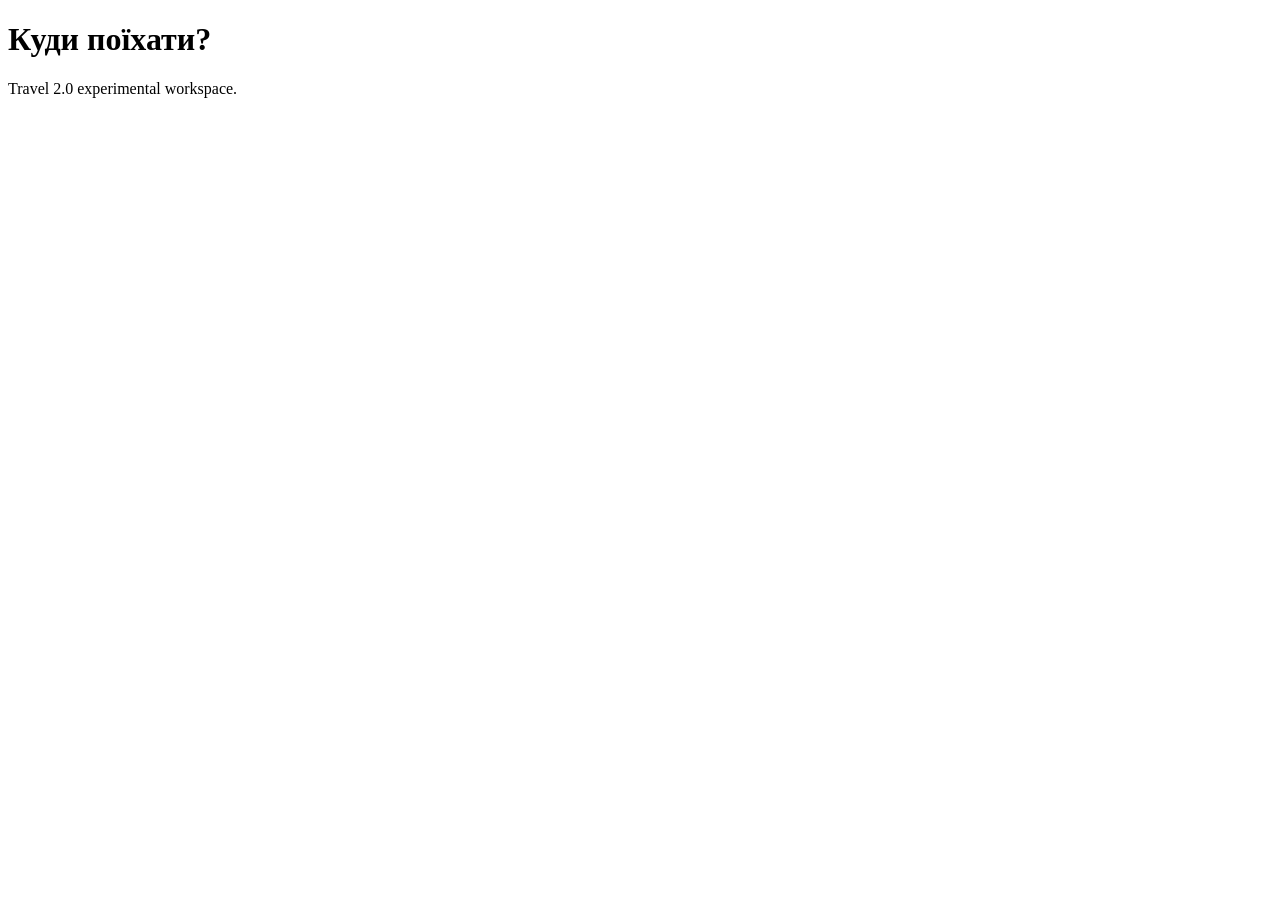
==== v2/index.html @ 0f7d92e3 "Start isolated Travel 2.0 workspace" ====
<!doctype html><html lang="uk"><head><meta charset="utf-8"><meta name="viewport" content="width=device-width,initial-scale=1"><title>Travel 2.0</title></head><body><main><h1>Куди поїхати?</h1><p>Travel 2.0 experimental workspace.</p></main></body></html>
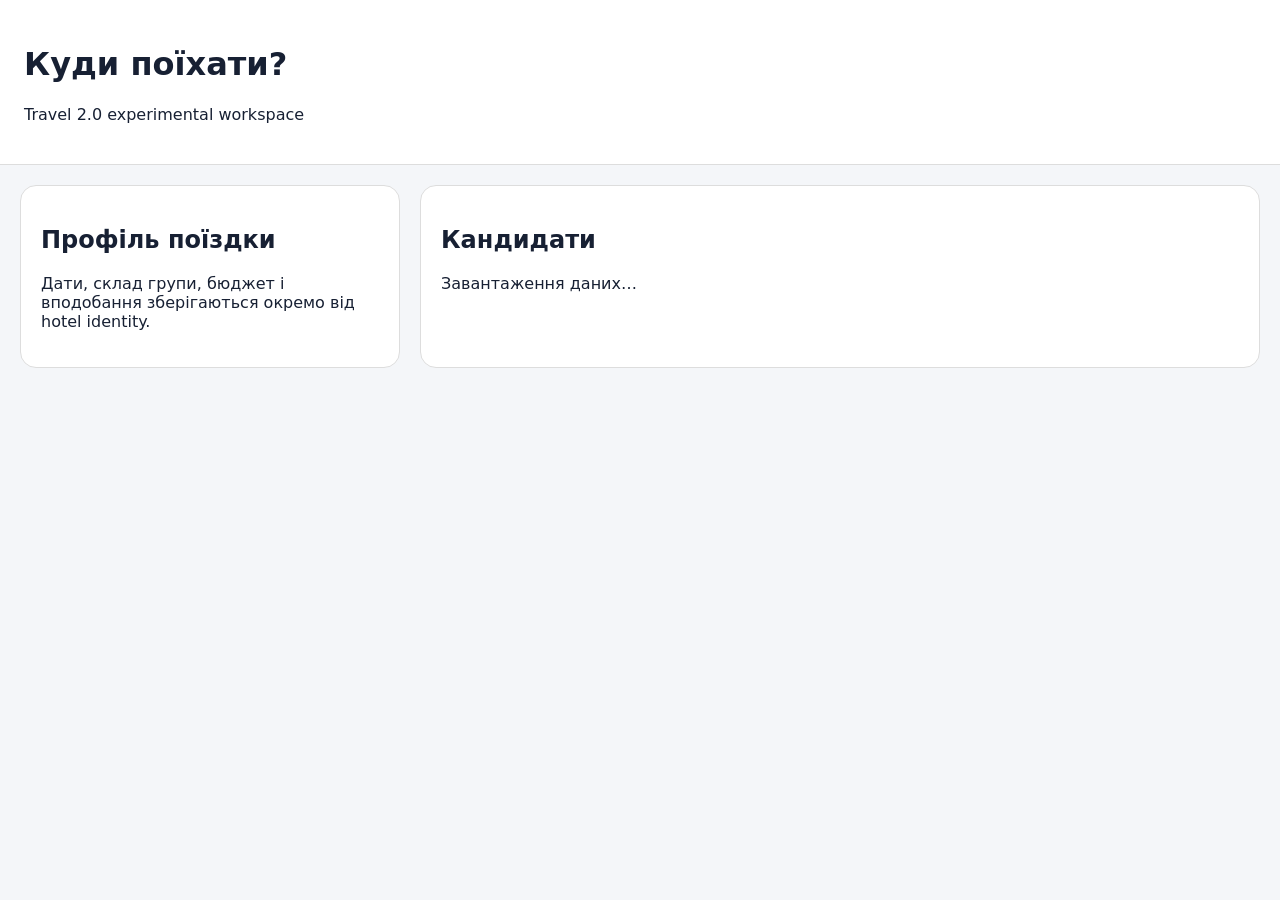
==== commit 8ee23c64: "Connect Travel 2.0 shell to profile and data loader" ====
--- a/v2/index.html
+++ b/v2/index.html
@@ -1 +1 @@
-<!doctype html><html lang="uk"><head><meta charset="utf-8"><meta name="viewport" content="width=device-width,initial-scale=1"><title>Travel 2.0</title></head><body><main><h1>Куди поїхати?</h1><p>Travel 2.0 experimental workspace.</p></main></body></html>+<!doctype html><html lang="uk"><head><meta charset="utf-8"><meta name="viewport" content="width=device-width,initial-scale=1"><title>Travel 2.0</title><link rel="stylesheet" href="styles.css"></head><body><header><h1>Куди поїхати?</h1><p>Travel 2.0 experimental workspace</p></header><main><section><h2>Профіль поїздки</h2><p>Дати, склад групи, бюджет і вподобання зберігаються окремо від hotel identity.</p></section><section><h2>Кандидати</h2><p id="status">Завантаження даних…</p></section></main><script src="app.js" defer></script></body></html>
--- a/v2/styles.css
+++ b/v2/styles.css
@@ -0,0 +1 @@
+body{margin:0;font-family:system-ui,sans-serif;background:#f4f6f9;color:#172033}header{padding:24px;background:white;border-bottom:1px solid #ddd}main{display:grid;grid-template-columns:380px 1fr;gap:20px;padding:20px}section{background:white;border:1px solid #ddd;border-radius:16px;padding:20px}.chips{display:flex;flex-wrap:wrap;gap:8px}.chip,button{padding:8px 12px;border:1px solid #ccc;border-radius:999px;background:white}.chip.active{background:#172033;color:white}.traveller{display:grid;grid-template-columns:1fr 80px 34px;gap:8px;margin:8px 0}.slider{display:grid;grid-template-columns:120px 1fr 28px;gap:10px;margin:8px 0}.summary{padding:12px;background:#f7f8fa;border-radius:10px;margin:12px 0}.card{border:1px solid #ddd;border-radius:14px;padding:16px;margin:12px 0}.cardtop{display:flex;justify-content:space-between}.score{font-size:1.4rem;font-weight:700}.meta,.hint{color:#667085;font-size:.85rem}.price{font-weight:700;margin-top:10px}@media(max-width:800px){main{grid-template-columns:1fr}}
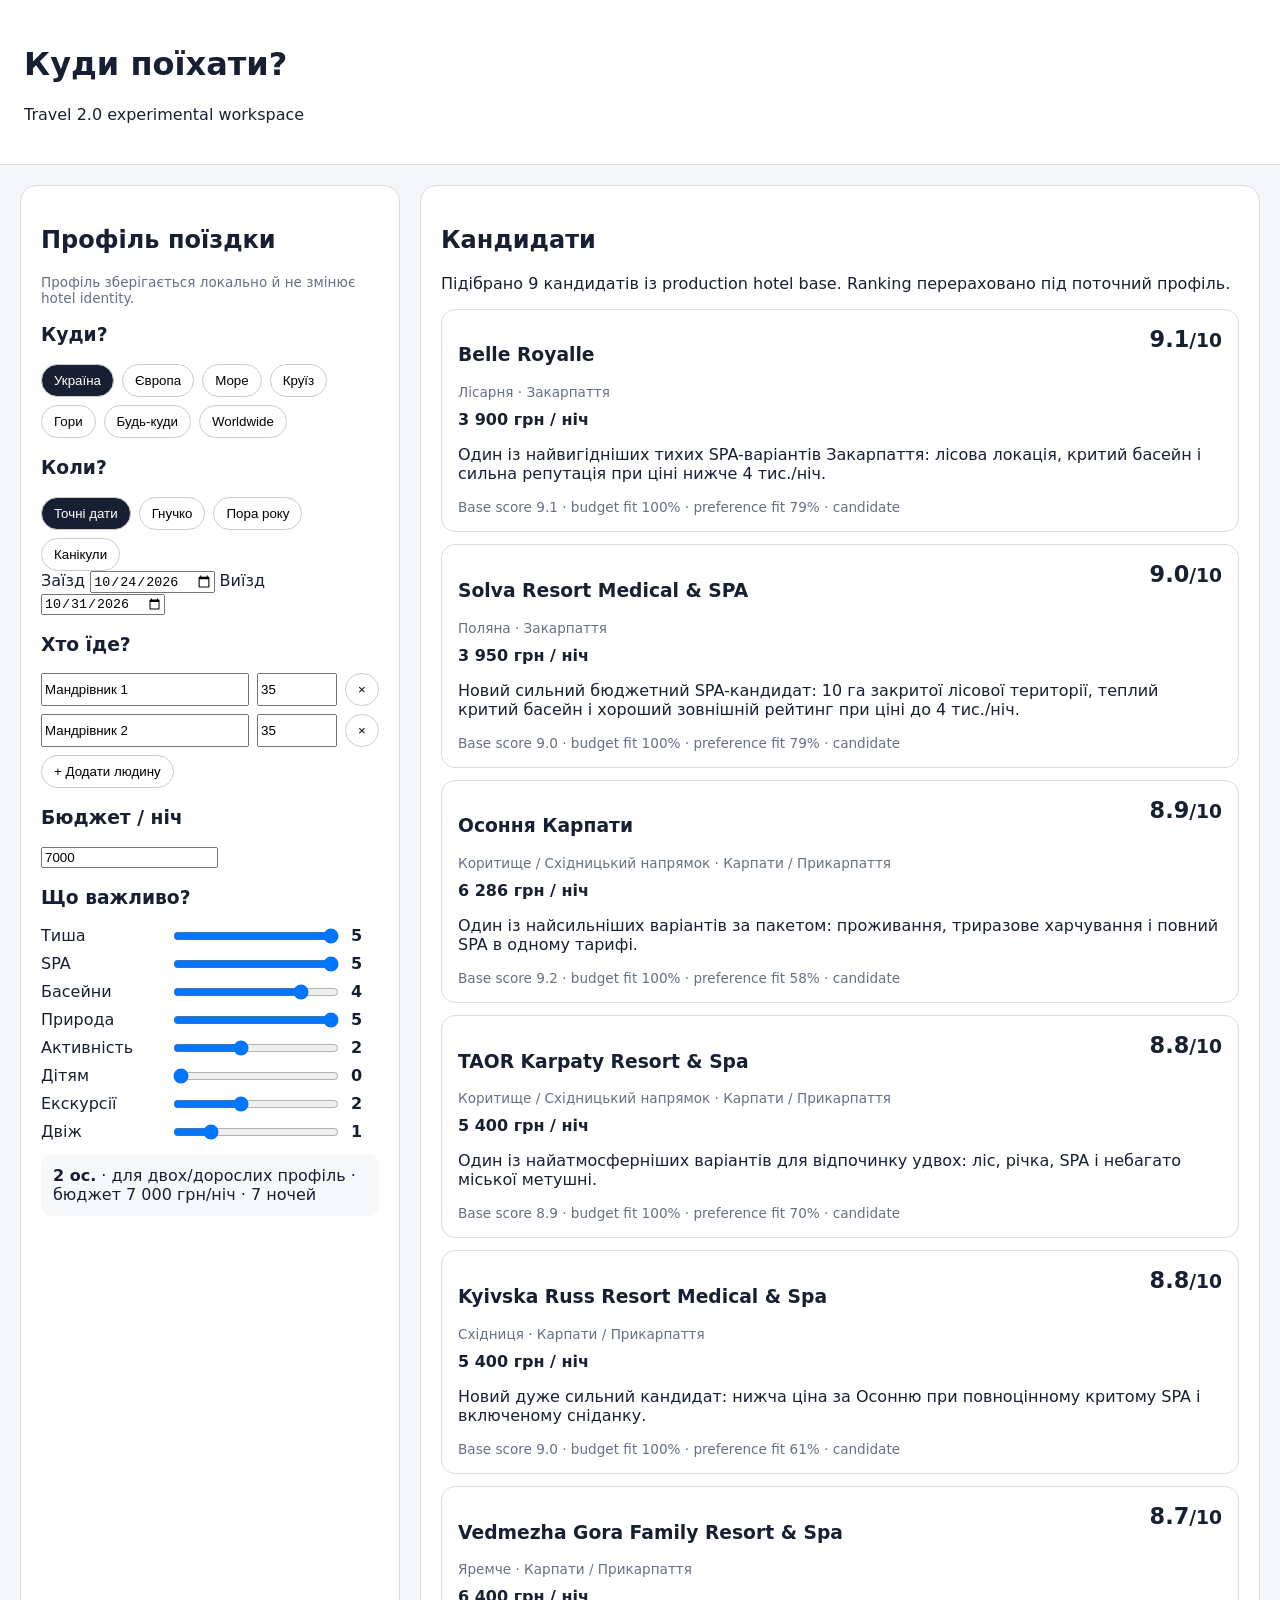
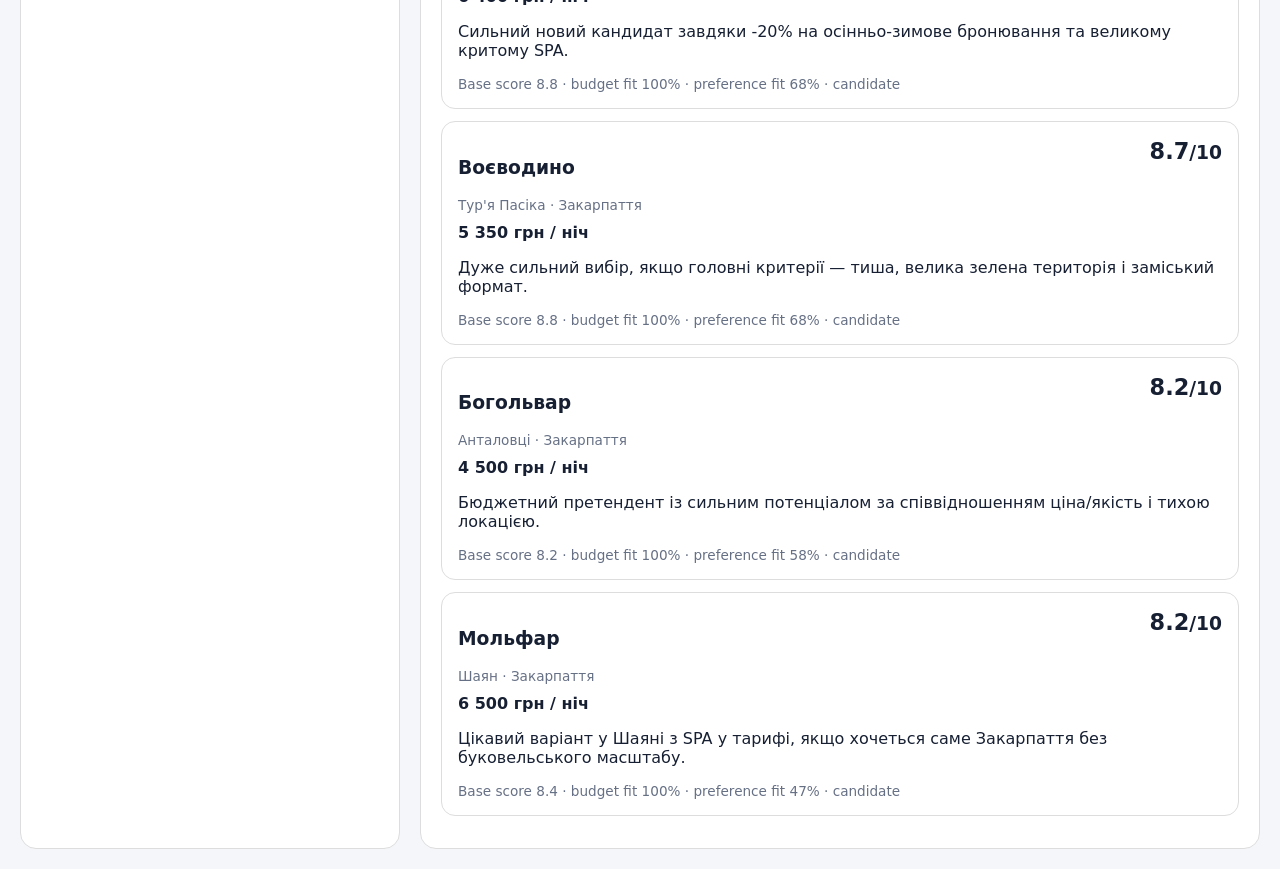
==== commit 1382c51b: "Add interactive Travel 2.0 profile and profile-aware ranking" ====
--- a/v2/index.html
+++ b/v2/index.html
@@ -1 +1 @@
-<!doctype html><html lang="uk"><head><meta charset="utf-8"><meta name="viewport" content="width=device-width,initial-scale=1"><title>Travel 2.0</title><link rel="stylesheet" href="styles.css"></head><body><header><h1>Куди поїхати?</h1><p>Travel 2.0 experimental workspace</p></header><main><section><h2>Профіль поїздки</h2><p>Дати, склад групи, бюджет і вподобання зберігаються окремо від hotel identity.</p></section><section><h2>Кандидати</h2><p id="status">Завантаження даних…</p></section></main><script src="app.js" defer></script></body></html>+<!doctype html><html lang="uk"><head><meta charset="utf-8"><meta name="viewport" content="width=device-width,initial-scale=1"><title>Travel 2.0</title><link rel="stylesheet" href="styles.css"></head><body><header><h1>Куди поїхати?</h1><p>Travel 2.0 experimental workspace</p></header><main><section><h2>Профіль поїздки</h2><p class="hint">Профіль зберігається локально й не змінює hotel identity.</p><div id="profileControls"></div><div class="summary" id="profileSummary"></div></section><section><h2>Кандидати</h2><p id="status">Завантаження даних…</p><div id="results"></div></section></main><script src="app.js" defer></script></body></html>
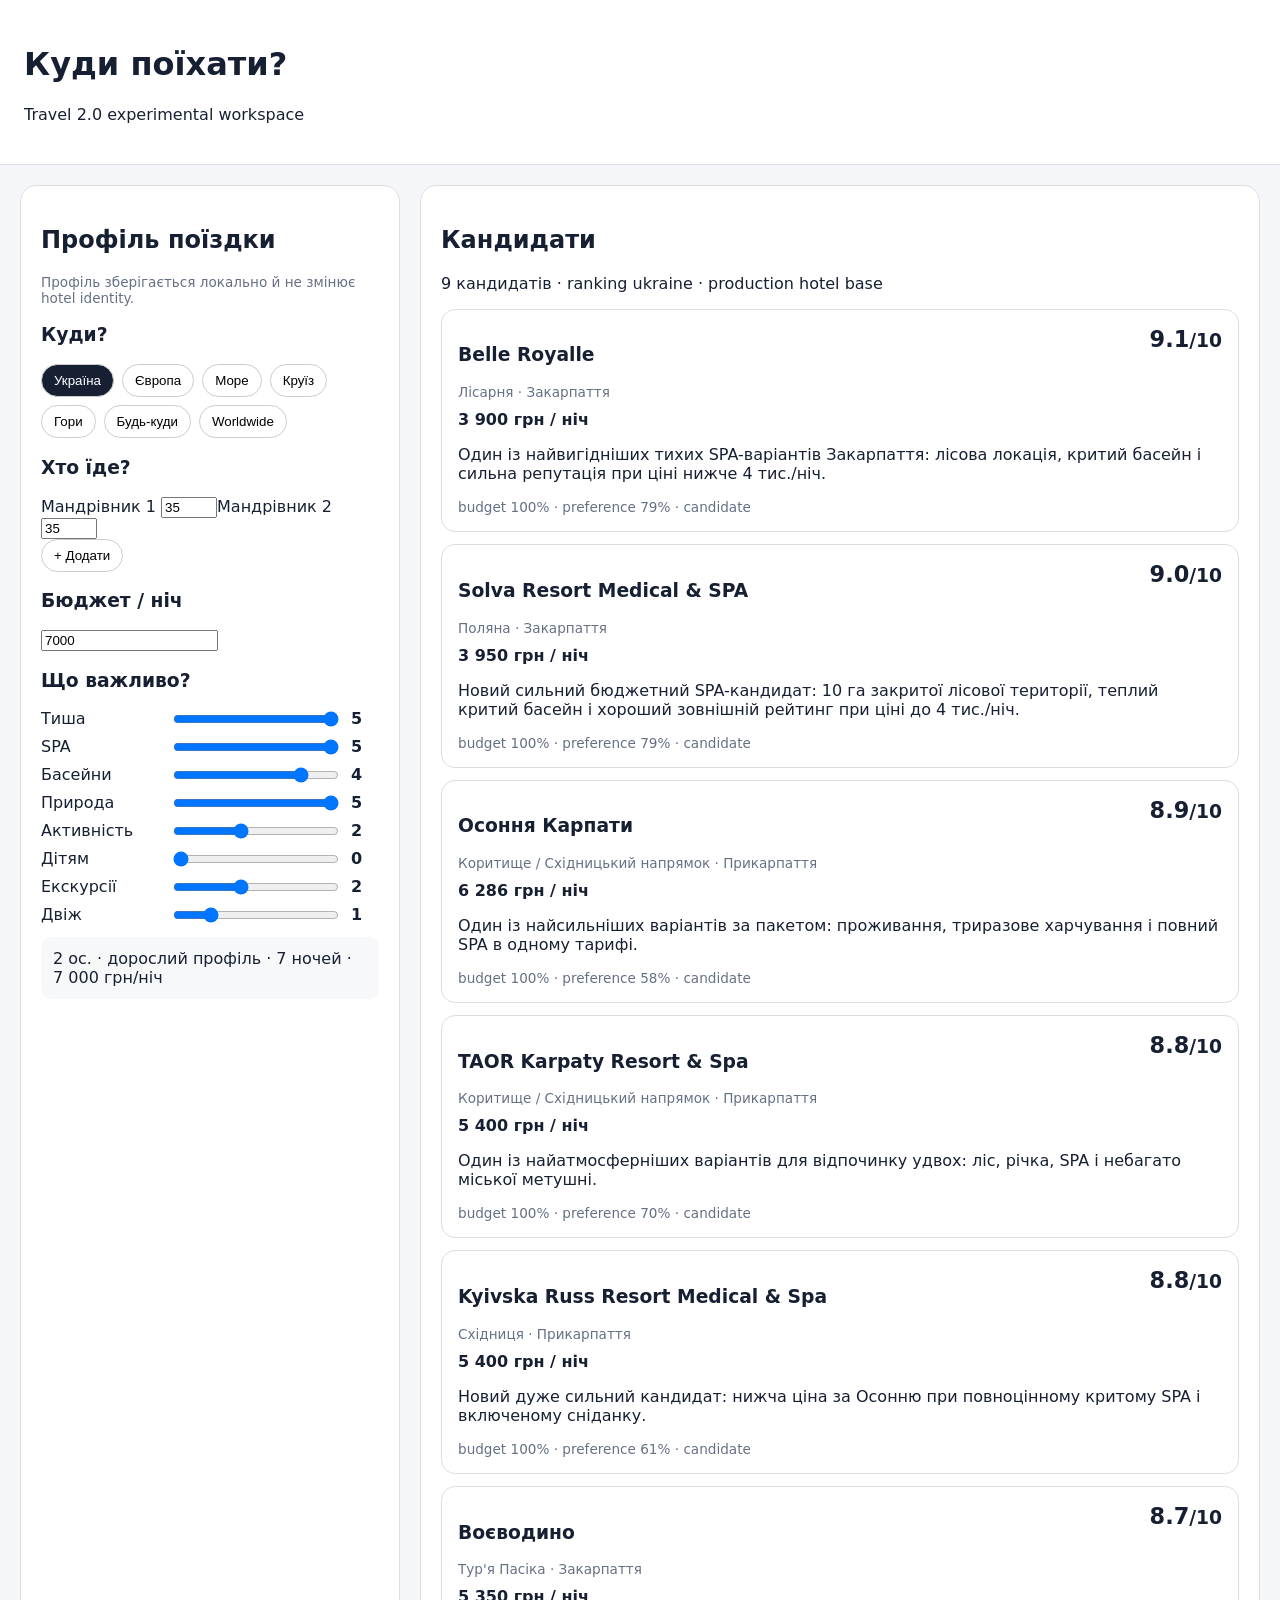
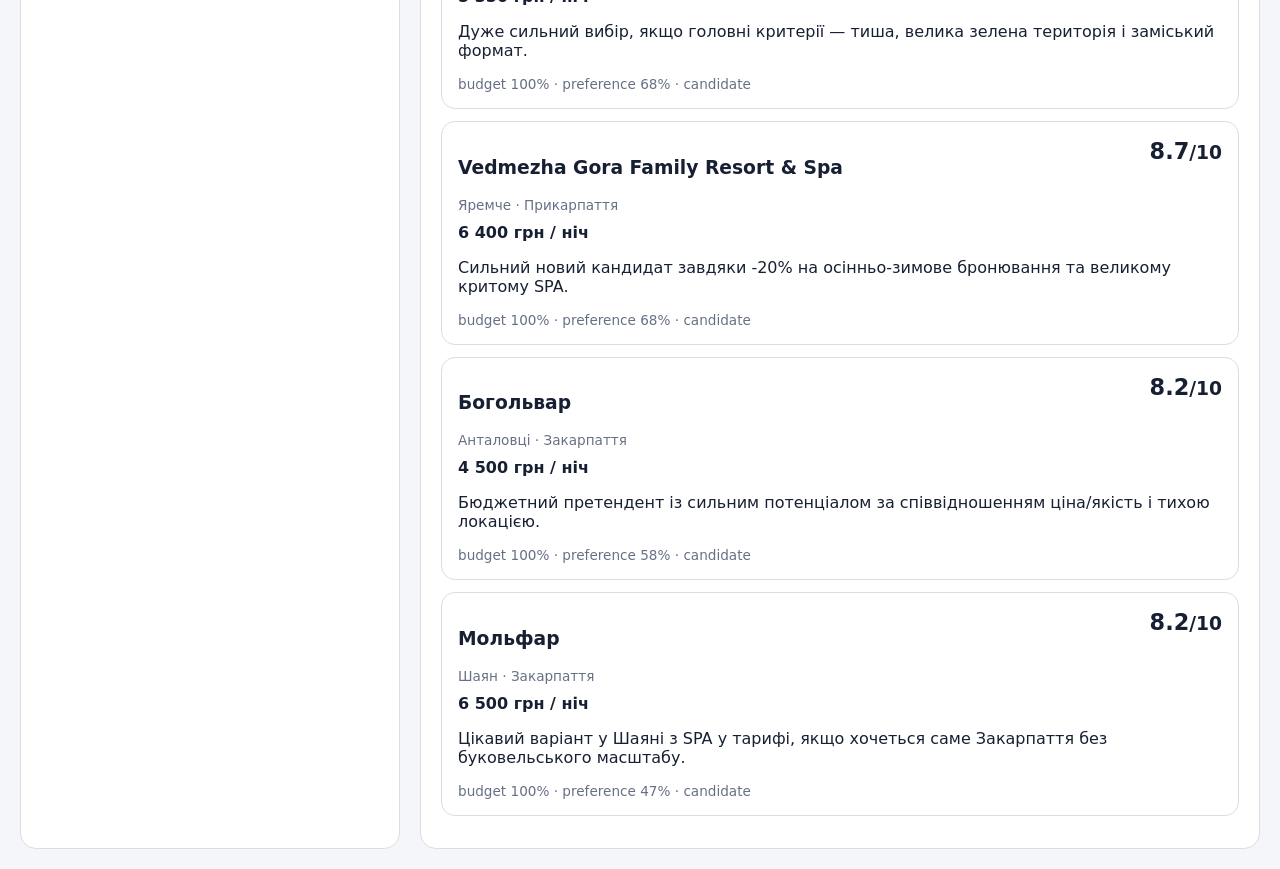
==== commit 814afee5: "Travel 2.0: wire domain ranking into v2 runtime" ====
--- a/v2/index.html
+++ b/v2/index.html
@@ -1 +1 @@
-<!doctype html><html lang="uk"><head><meta charset="utf-8"><meta name="viewport" content="width=device-width,initial-scale=1"><title>Travel 2.0</title><link rel="stylesheet" href="styles.css"></head><body><header><h1>Куди поїхати?</h1><p>Travel 2.0 experimental workspace</p></header><main><section><h2>Профіль поїздки</h2><p class="hint">Профіль зберігається локально й не змінює hotel identity.</p><div id="profileControls"></div><div class="summary" id="profileSummary"></div></section><section><h2>Кандидати</h2><p id="status">Завантаження даних…</p><div id="results"></div></section></main><script src="app.js" defer></script></body></html>+<!doctype html><html lang="uk"><head><meta charset="utf-8"><meta name="viewport" content="width=device-width,initial-scale=1"><title>Travel 2.0</title><link rel="stylesheet" href="styles.css"></head><body><header><h1>Куди поїхати?</h1><p>Travel 2.0 experimental workspace</p></header><main><section><h2>Профіль поїздки</h2><p class="hint">Профіль зберігається локально й не змінює hotel identity.</p><div id="profileControls"></div><div class="summary" id="profileSummary"></div></section><section><h2>Кандидати</h2><p id="status">Завантаження даних…</p><div id="results"></div></section></main><script src="domain.js" defer></script><script src="ranking.js" defer></script><script src="app.js" defer></script></body></html>
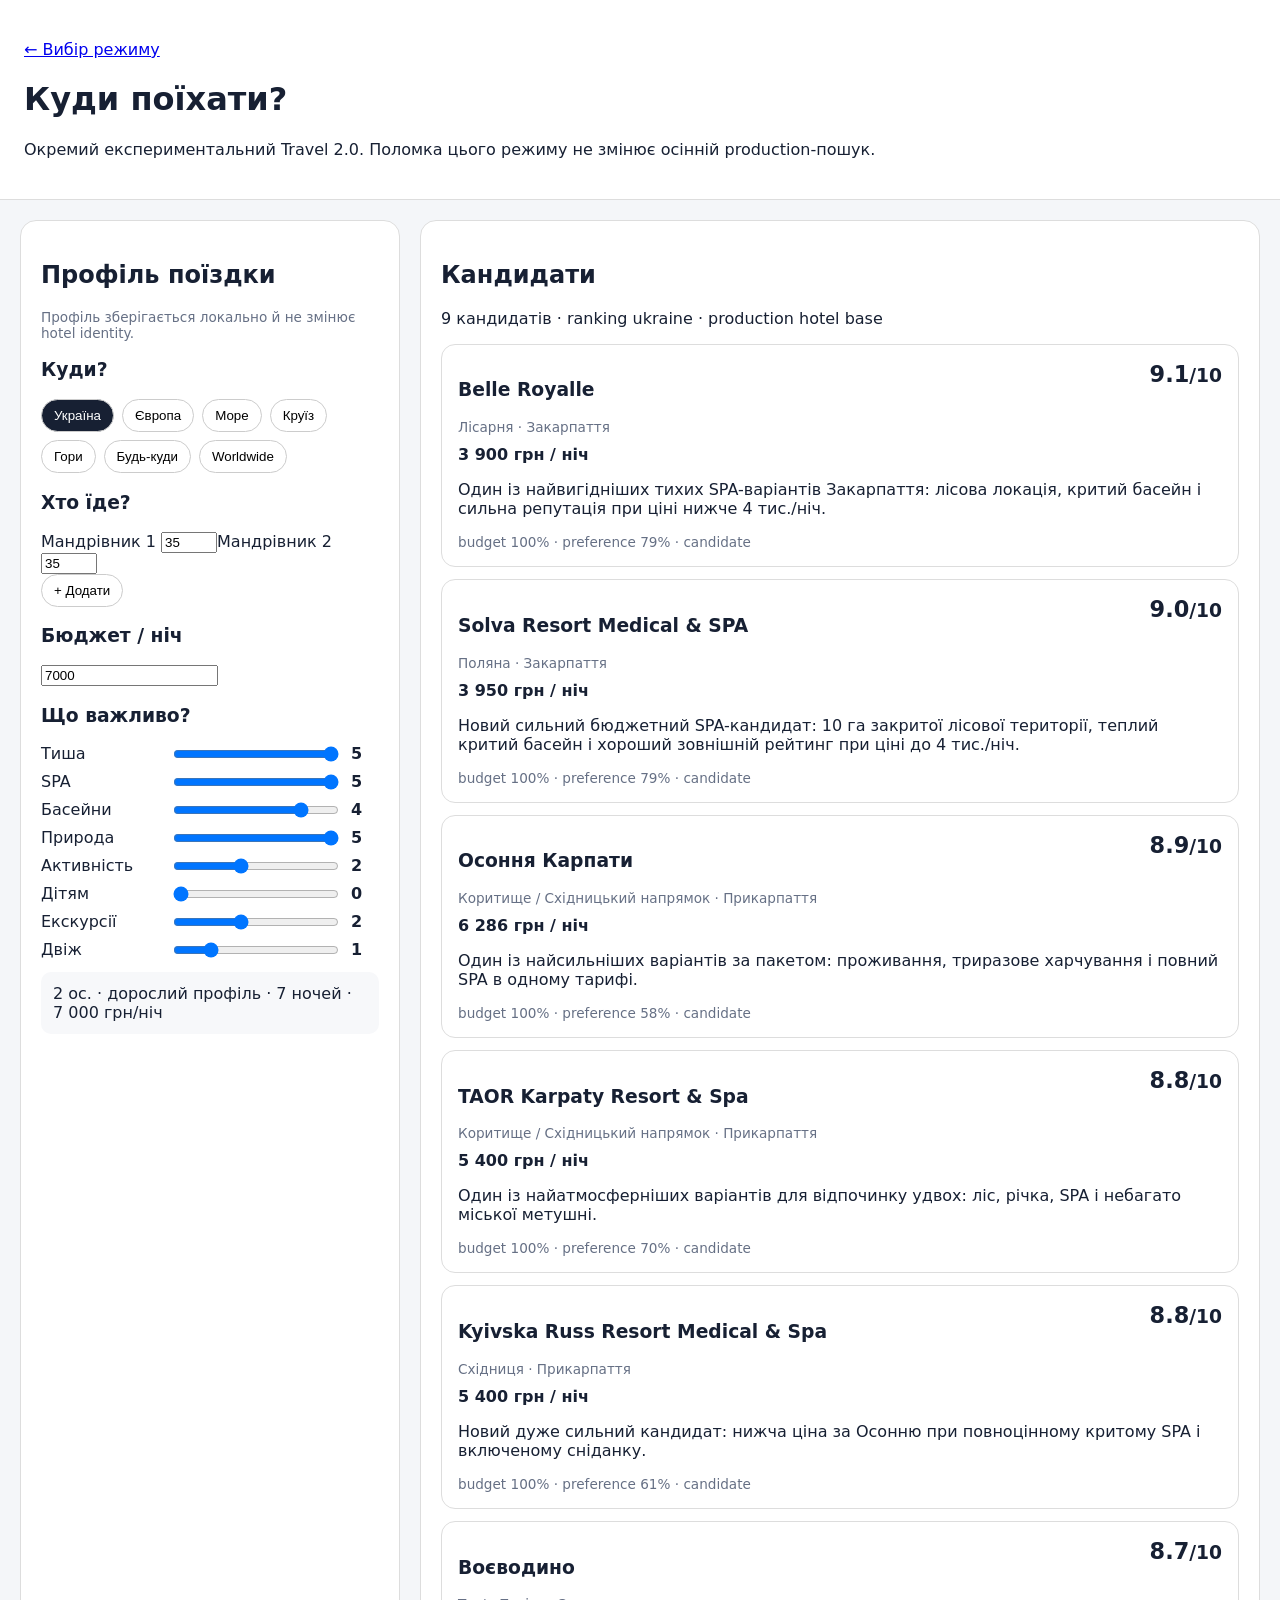
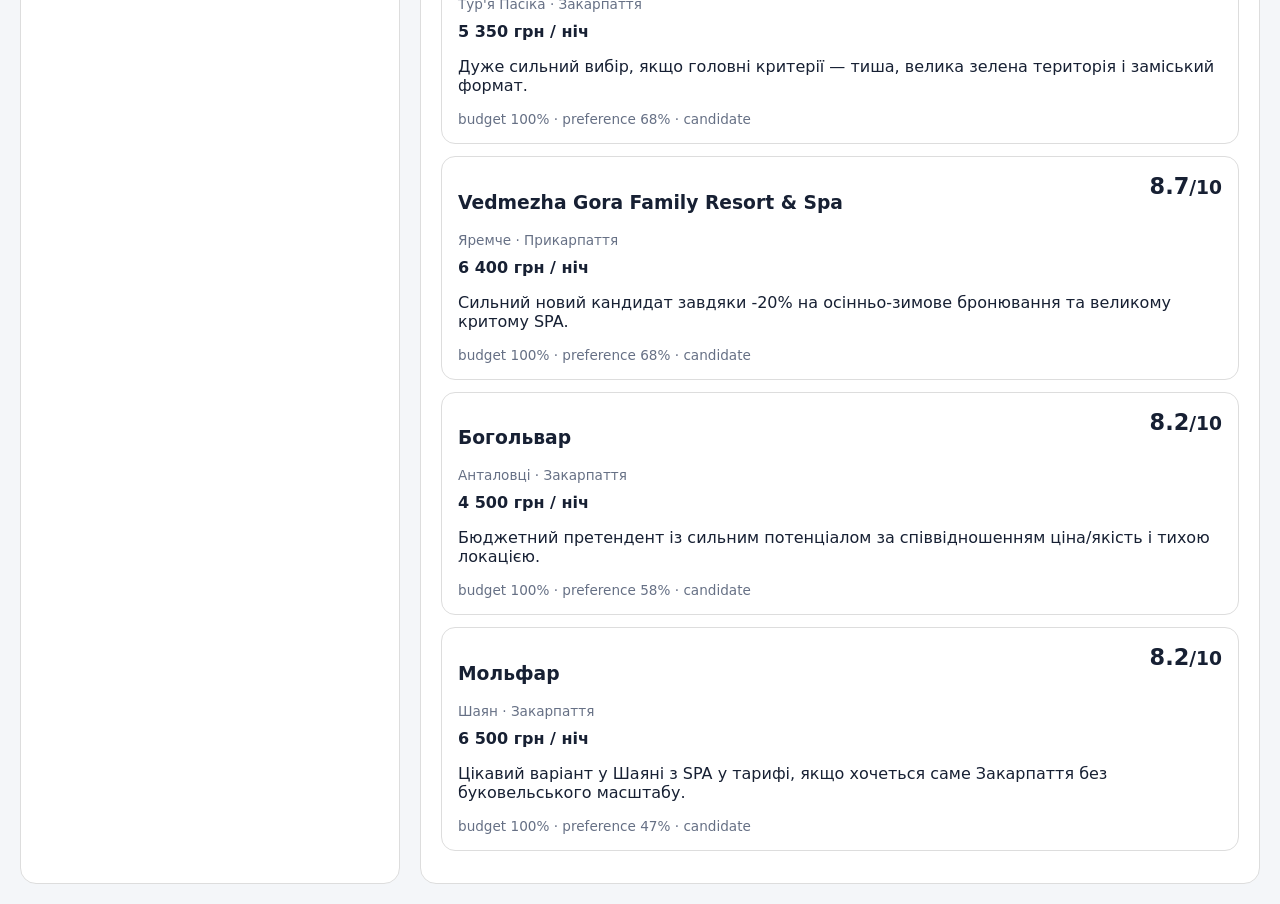
==== commit 54e82ff3: "Travel 2.0: link isolated v2 shell" ====
--- a/v2/index.html
+++ b/v2/index.html
@@ -1 +1 @@
-<!doctype html><html lang="uk"><head><meta charset="utf-8"><meta name="viewport" content="width=device-width,initial-scale=1"><title>Travel 2.0</title><link rel="stylesheet" href="styles.css"></head><body><header><h1>Куди поїхати?</h1><p>Travel 2.0 experimental workspace</p></header><main><section><h2>Профіль поїздки</h2><p class="hint">Профіль зберігається локально й не змінює hotel identity.</p><div id="profileControls"></div><div class="summary" id="profileSummary"></div></section><section><h2>Кандидати</h2><p id="status">Завантаження даних…</p><div id="results"></div></section></main><script src="domain.js" defer></script><script src="ranking.js" defer></script><script src="app.js" defer></script></body></html>+<!doctype html><html lang="uk"><head><meta charset="utf-8"><meta name="viewport" content="width=device-width,initial-scale=1"><title>Куди поїхати? — Travel 2.0</title><link rel="stylesheet" href="styles.css"></head><body><header><p><a href="../travel.html">← Вибір режиму</a></p><h1>Куди поїхати?</h1><p>Окремий експериментальний Travel 2.0. Поломка цього режиму не змінює осінній production-пошук.</p></header><main><section><h2>Профіль поїздки</h2><p class="hint">Профіль зберігається локально й не змінює hotel identity.</p><div id="profileControls"></div><div class="summary" id="profileSummary"></div></section><section><h2>Кандидати</h2><p id="status">Завантаження даних…</p><div id="results"></div></section></main><script src="domain.js" defer></script><script src="ranking.js" defer></script><script src="app.js" defer></script></body></html>
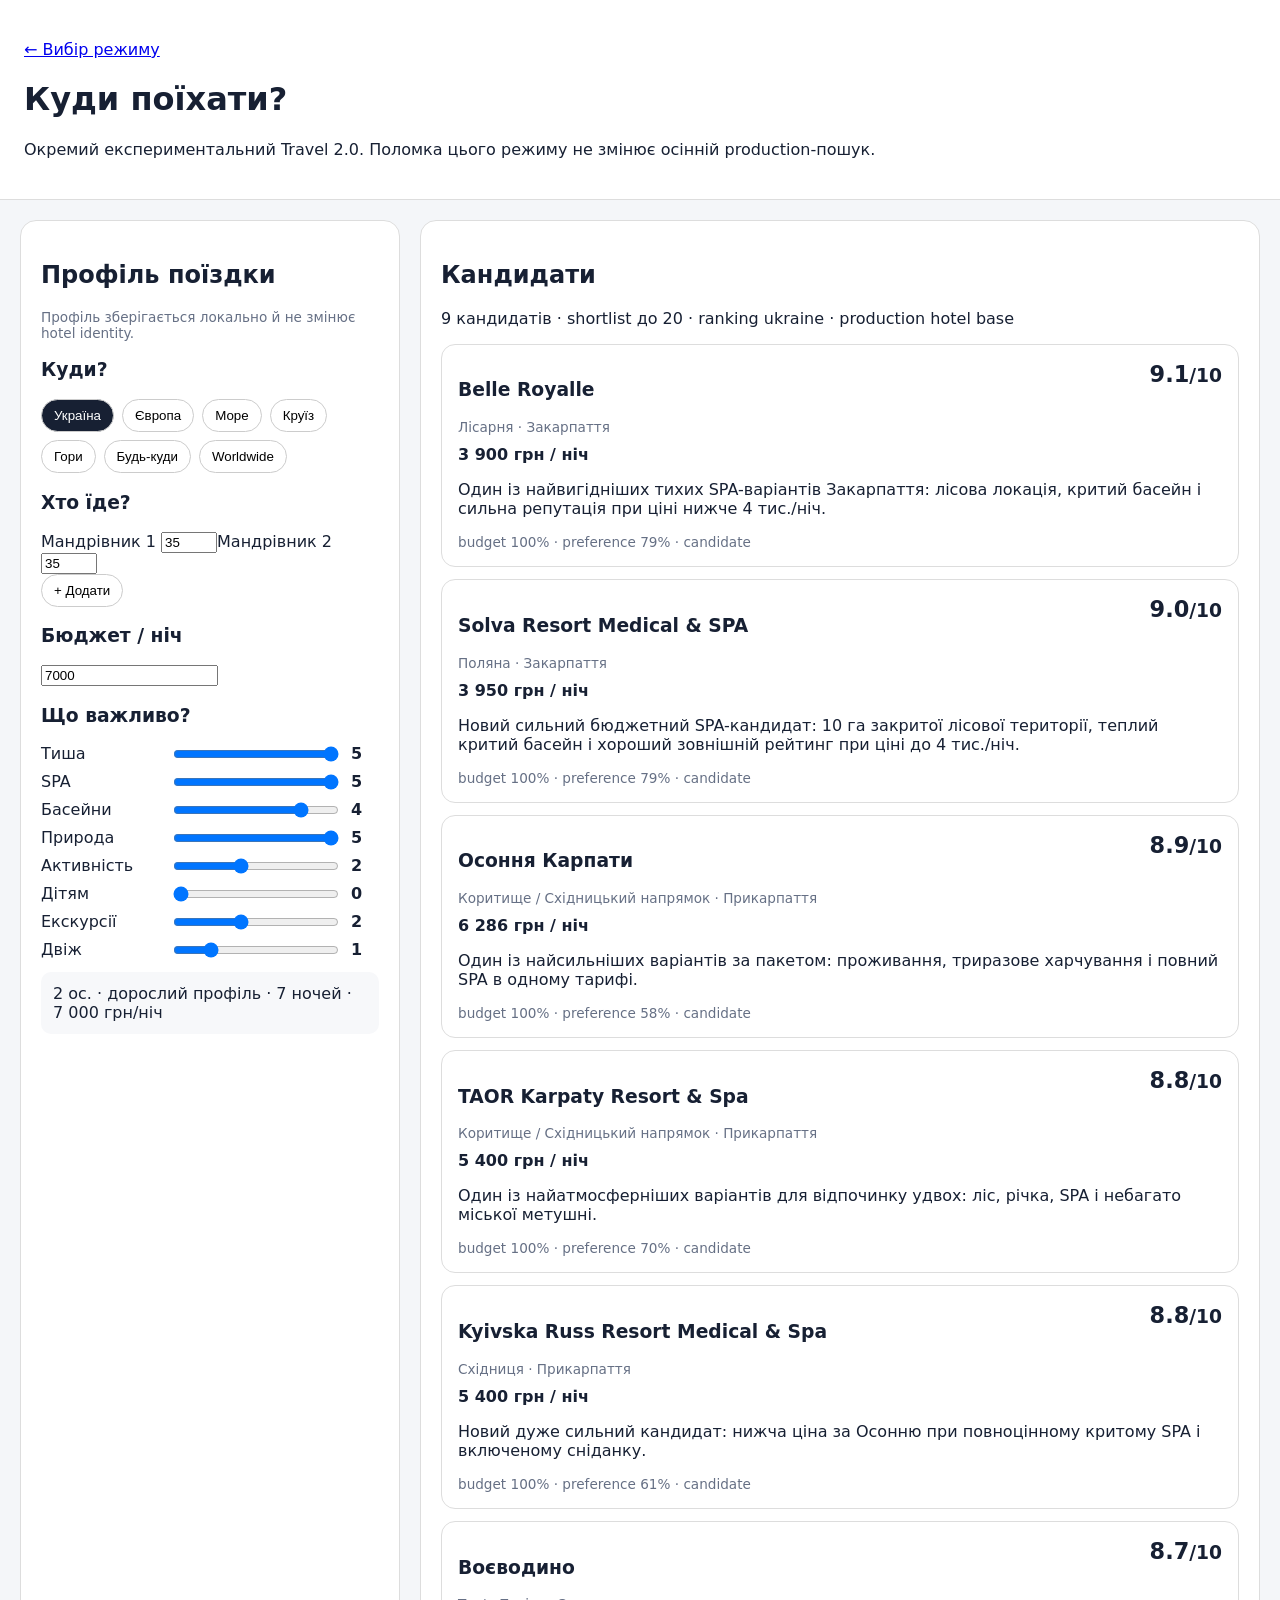
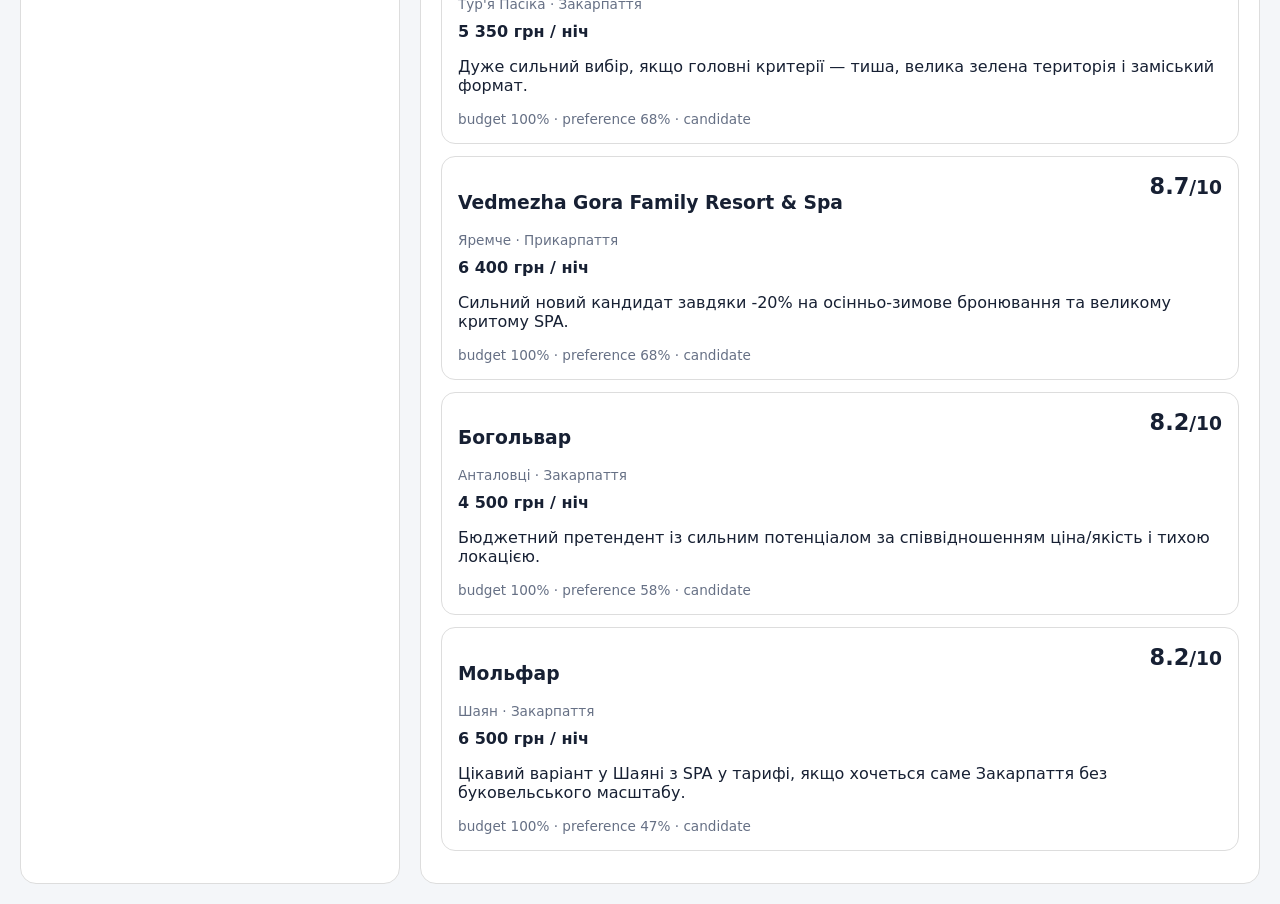
==== commit a4487673: "Travel 2.0: load hotel base adapter before runtime" ====
--- a/v2/index.html
+++ b/v2/index.html
@@ -1 +1 @@
-<!doctype html><html lang="uk"><head><meta charset="utf-8"><meta name="viewport" content="width=device-width,initial-scale=1"><title>Куди поїхати? — Travel 2.0</title><link rel="stylesheet" href="styles.css"></head><body><header><p><a href="../travel.html">← Вибір режиму</a></p><h1>Куди поїхати?</h1><p>Окремий експериментальний Travel 2.0. Поломка цього режиму не змінює осінній production-пошук.</p></header><main><section><h2>Профіль поїздки</h2><p class="hint">Профіль зберігається локально й не змінює hotel identity.</p><div id="profileControls"></div><div class="summary" id="profileSummary"></div></section><section><h2>Кандидати</h2><p id="status">Завантаження даних…</p><div id="results"></div></section></main><script src="domain.js" defer></script><script src="ranking.js" defer></script><script src="app.js" defer></script></body></html>
+<!doctype html><html lang="uk"><head><meta charset="utf-8"><meta name="viewport" content="width=device-width,initial-scale=1"><title>Куди поїхати? — Travel 2.0</title><link rel="stylesheet" href="styles.css"></head><body><header><p><a href="../travel.html">← Вибір режиму</a></p><h1>Куди поїхати?</h1><p>Окремий експериментальний Travel 2.0. Поломка цього режиму не змінює осінній production-пошук.</p></header><main><section><h2>Профіль поїздки</h2><p class="hint">Профіль зберігається локально й не змінює hotel identity.</p><div id="profileControls"></div><div class="summary" id="profileSummary"></div></section><section><h2>Кандидати</h2><p id="status">Завантаження даних…</p><div id="results"></div></section></main><script src="domain.js" defer></script><script src="ranking.js" defer></script><script src="hotel-base-adapter.js" defer></script><script src="app.js" defer></script></body></html>
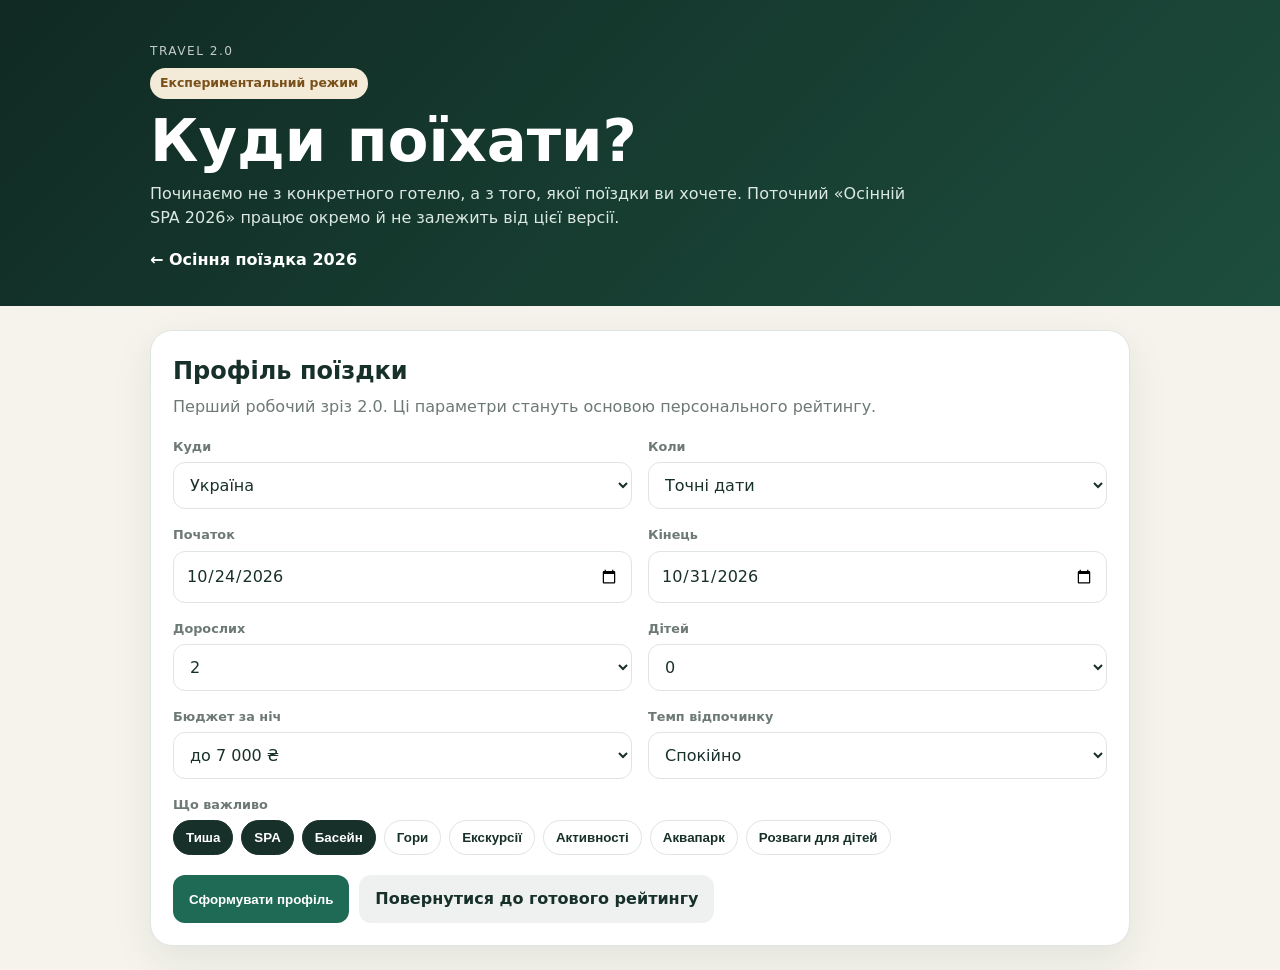
==== commit a94ccf2a: "Add isolated Travel 2.0 entry shell" ====
--- a/v2/index.html
+++ b/v2/index.html
@@ -1 +1,81 @@
-<!doctype html><html lang="uk"><head><meta charset="utf-8"><meta name="viewport" content="width=device-width,initial-scale=1"><title>Куди поїхати? — Travel 2.0</title><link rel="stylesheet" href="styles.css"></head><body><header><p><a href="../travel.html">← Вибір режиму</a></p><h1>Куди поїхати?</h1><p>Окремий експериментальний Travel 2.0. Поломка цього режиму не змінює осінній production-пошук.</p></header><main><section><h2>Профіль поїздки</h2><p class="hint">Профіль зберігається локально й не змінює hotel identity.</p><div id="profileControls"></div><div class="summary" id="profileSummary"></div></section><section><h2>Кандидати</h2><p id="status">Завантаження даних…</p><div id="results"></div></section></main><script src="domain.js" defer></script><script src="ranking.js" defer></script><script src="hotel-base-adapter.js" defer></script><script src="app.js" defer></script></body></html>
+<!doctype html>
+<html lang="uk">
+<head>
+  <meta charset="utf-8" />
+  <meta name="viewport" content="width=device-width, initial-scale=1" />
+  <meta name="theme-color" content="#132a24" />
+  <title>Куди поїхати? · Travel 2.0</title>
+  <style>
+    :root{--bg:#f5f3ec;--card:#fff;--ink:#18302a;--muted:#6d7974;--line:#dfe5e1;--accent:#1f6a55;--soft:#e8f2ee;--shadow:0 14px 40px rgba(25,49,42,.08)}
+    *{box-sizing:border-box}body{margin:0;background:var(--bg);color:var(--ink);font-family:Inter,ui-sans-serif,system-ui,-apple-system,BlinkMacSystemFont,"Segoe UI",sans-serif;line-height:1.5}.wrap{width:min(980px,calc(100% - 28px));margin:auto}.hero{background:linear-gradient(135deg,#102a23,#1d4d3d);color:#fff;padding:42px 0 34px}.eyebrow{margin:0 0 8px;text-transform:uppercase;letter-spacing:.12em;font-size:.76rem;opacity:.75}.hero h1{margin:0 0 12px;font-size:clamp(2rem,6vw,3.7rem);line-height:1}.lead{margin:0;max-width:760px;color:#dbe8e3}.back{display:inline-block;margin-top:18px;color:#fff;font-weight:800;text-decoration:none}.panel{background:var(--card);border:1px solid var(--line);border-radius:22px;box-shadow:var(--shadow);padding:22px;margin:24px 0}.panel h2{margin:0 0 6px}.hint{margin:0 0 18px;color:var(--muted)}.grid{display:grid;grid-template-columns:repeat(2,minmax(0,1fr));gap:16px}.field{display:grid;gap:6px}.field span{font-size:.8rem;color:var(--muted);font-weight:700}.field.full{grid-column:1/-1}select,input{width:100%;border:1px solid var(--line);border-radius:12px;padding:12px;background:#fff;color:var(--ink);font:inherit}.chips{display:flex;gap:8px;flex-wrap:wrap}.chip{border:1px solid var(--line);background:#fff;color:var(--ink);border-radius:999px;padding:9px 12px;font-weight:700;cursor:pointer}.chip.active{background:var(--ink);color:#fff;border-color:var(--ink)}.actions{display:flex;gap:10px;flex-wrap:wrap;margin-top:20px}.btn{border:0;border-radius:12px;padding:12px 16px;font-weight:800;cursor:pointer;text-decoration:none;display:inline-flex;align-items:center;justify-content:center}.btn.primary{background:var(--accent);color:#fff}.btn.secondary{background:#eef1ef;color:var(--ink)}.summary{margin-top:18px;padding:16px;border-radius:16px;background:var(--soft)}.summary strong{display:block;margin-bottom:6px}.summary p{margin:0;color:#36584d}.experimental{display:inline-flex;background:#f4ead8;color:#79501a;border-radius:999px;padding:6px 10px;font-size:.78rem;font-weight:800;margin-bottom:12px}@media(max-width:680px){.grid{grid-template-columns:1fr}.field.full{grid-column:auto}.panel{padding:18px}.actions{display:grid}.btn{width:100%}}
+  </style>
+</head>
+<body>
+  <header class="hero">
+    <div class="wrap">
+      <p class="eyebrow">Travel 2.0</p>
+      <span class="experimental">Експериментальний режим</span>
+      <h1>Куди поїхати?</h1>
+      <p class="lead">Починаємо не з конкретного готелю, а з того, якої поїздки ви хочете. Поточний «Осінній SPA 2026» працює окремо й не залежить від цієї версії.</p>
+      <a class="back" href="../">← Осіння поїздка 2026</a>
+    </div>
+  </header>
+
+  <main class="wrap">
+    <section class="panel">
+      <h2>Профіль поїздки</h2>
+      <p class="hint">Перший робочий зріз 2.0. Ці параметри стануть основою персонального рейтингу.</p>
+
+      <div class="grid">
+        <label class="field"><span>Куди</span><select id="destination"><option>Україна</option><option>Карпати</option><option>Море</option><option>Європа</option><option>Круїз</option><option>Будь-куди</option></select></label>
+        <label class="field"><span>Коли</span><select id="dateMode"><option>Точні дати</option><option>Гнучкі дати</option><option>Осінні канікули</option><option>Зимові канікули</option><option>Весняні канікули</option><option>Літо</option></select></label>
+        <label class="field"><span>Початок</span><input id="startDate" type="date" value="2026-10-24" /></label>
+        <label class="field"><span>Кінець</span><input id="endDate" type="date" value="2026-10-31" /></label>
+        <label class="field"><span>Дорослих</span><select id="adults"><option>1</option><option selected>2</option><option>3</option><option>4</option><option>5</option></select></label>
+        <label class="field"><span>Дітей</span><select id="children"><option selected>0</option><option>1</option><option>2</option><option>3</option></select></label>
+        <label class="field"><span>Бюджет за ніч</span><select id="budget"><option value="5000">до 5 000 ₴</option><option value="7000" selected>до 7 000 ₴</option><option value="9000">до 9 000 ₴</option><option value="999999">без жорсткого ліміту</option></select></label>
+        <label class="field"><span>Темп відпочинку</span><select id="tempo"><option>Спокійно</option><option>Баланс</option><option>Активно</option></select></label>
+
+        <div class="field full">
+          <span>Що важливо</span>
+          <div class="chips" id="prefs">
+            <button class="chip active" type="button">Тиша</button>
+            <button class="chip active" type="button">SPA</button>
+            <button class="chip active" type="button">Басейн</button>
+            <button class="chip" type="button">Гори</button>
+            <button class="chip" type="button">Екскурсії</button>
+            <button class="chip" type="button">Активності</button>
+            <button class="chip" type="button">Аквапарк</button>
+            <button class="chip" type="button">Розваги для дітей</button>
+          </div>
+        </div>
+      </div>
+
+      <div class="actions">
+        <button class="btn primary" id="buildProfile" type="button">Сформувати профіль</button>
+        <a class="btn secondary" href="../">Повернутися до готового рейтингу</a>
+      </div>
+
+      <div class="summary" id="summary" hidden></div>
+    </section>
+  </main>
+
+  <script>
+    document.querySelectorAll('.chip').forEach(btn=>btn.addEventListener('click',()=>btn.classList.toggle('active')));
+    document.getElementById('buildProfile').addEventListener('click',()=>{
+      const destination=document.getElementById('destination').value;
+      const dateMode=document.getElementById('dateMode').value;
+      const start=document.getElementById('startDate').value;
+      const end=document.getElementById('endDate').value;
+      const adults=document.getElementById('adults').value;
+      const children=document.getElementById('children').value;
+      const budget=document.getElementById('budget').selectedOptions[0].textContent;
+      const tempo=document.getElementById('tempo').value;
+      const prefs=[...document.querySelectorAll('.chip.active')].map(x=>x.textContent.trim());
+      const box=document.getElementById('summary');
+      box.hidden=false;
+      box.innerHTML=`<strong>Профіль сформовано</strong><p>${destination} · ${dateMode}: ${start || '—'} — ${end || '—'} · ${adults} дорослих, ${children} дітей · ${budget} · ${tempo.toLowerCase()} · ${prefs.join(', ') || 'без додаткових пріоритетів'}.</p><p style="margin-top:8px">Наступний крок 2.0 — підключити цей профіль до нашої бази й показати персонально перерахований shortlist.</p>`;
+    });
+  </script>
+</body>
+</html>
